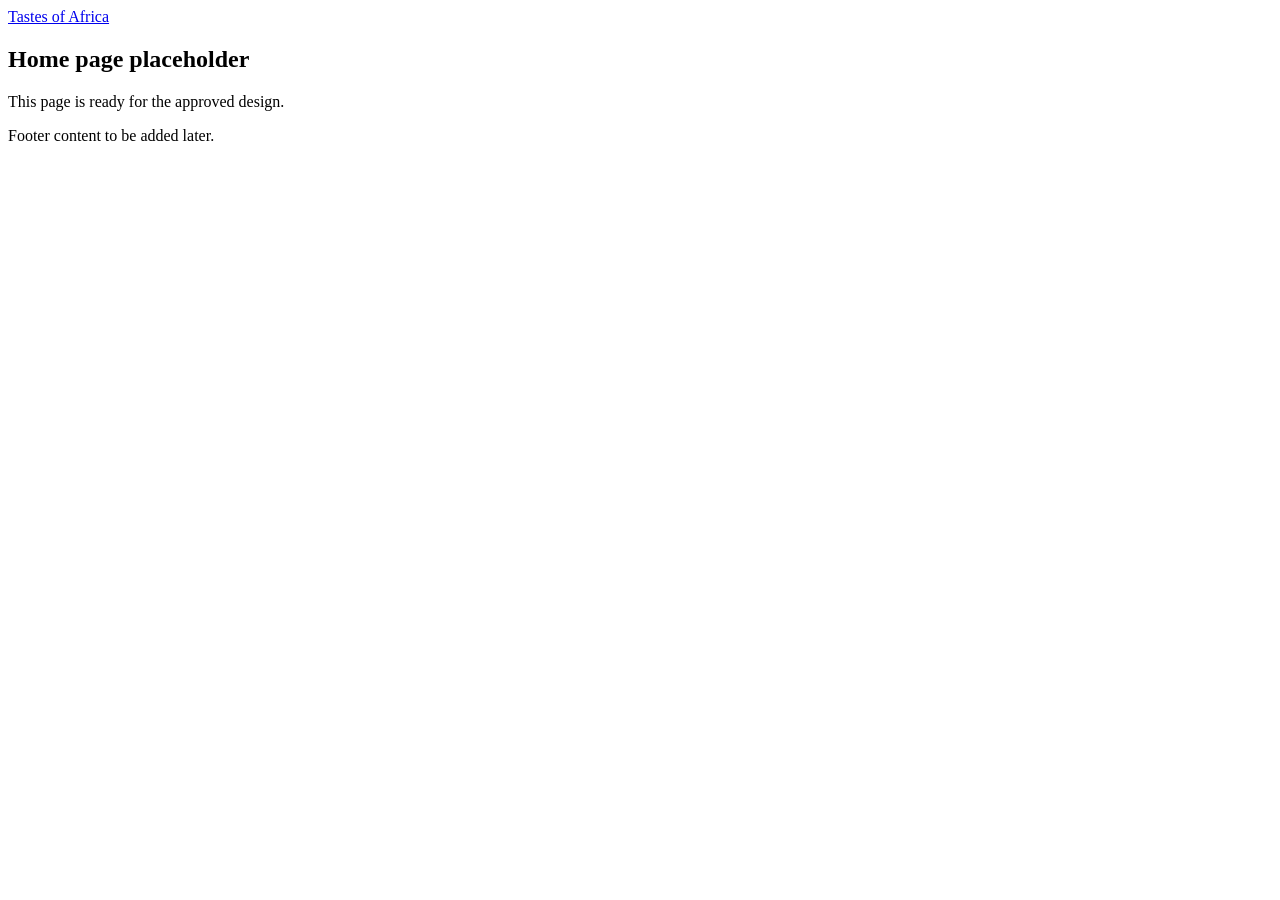
==== taste_of_africa_website_project/index.html @ f6fd0dc6 "Folder structur" ====
<!DOCTYPE html>
<html lang="en">
  <head>
    <meta charset="UTF-8" />
    <meta name="viewport" content="width=device-width, initial-scale=1.0" />
    <title>Home | Tastes of Africa</title>
    <link rel="stylesheet" href="css/styles.css" />
    <script src="js/script.js" defer></script>
  </head>
  <body>
    <header>
      <nav aria-label="Main navigation">
        <a href="index.html">Tastes of Africa</a>
      </nav>
    </header>

    <main>
      <section>
        <h1>Home page placeholder</h1>
        <p>This page is ready for the approved design.</p>
      </section>
    </main>

    <footer>
      <p>Footer content to be added later.</p>
    </footer>
  </body>
</html>
---- taste_of_africa_website_project/css/styles.css ----
/*
  Tastes of Africa shared stylesheet
  Shared styles and layout rules will be added here later.
*/
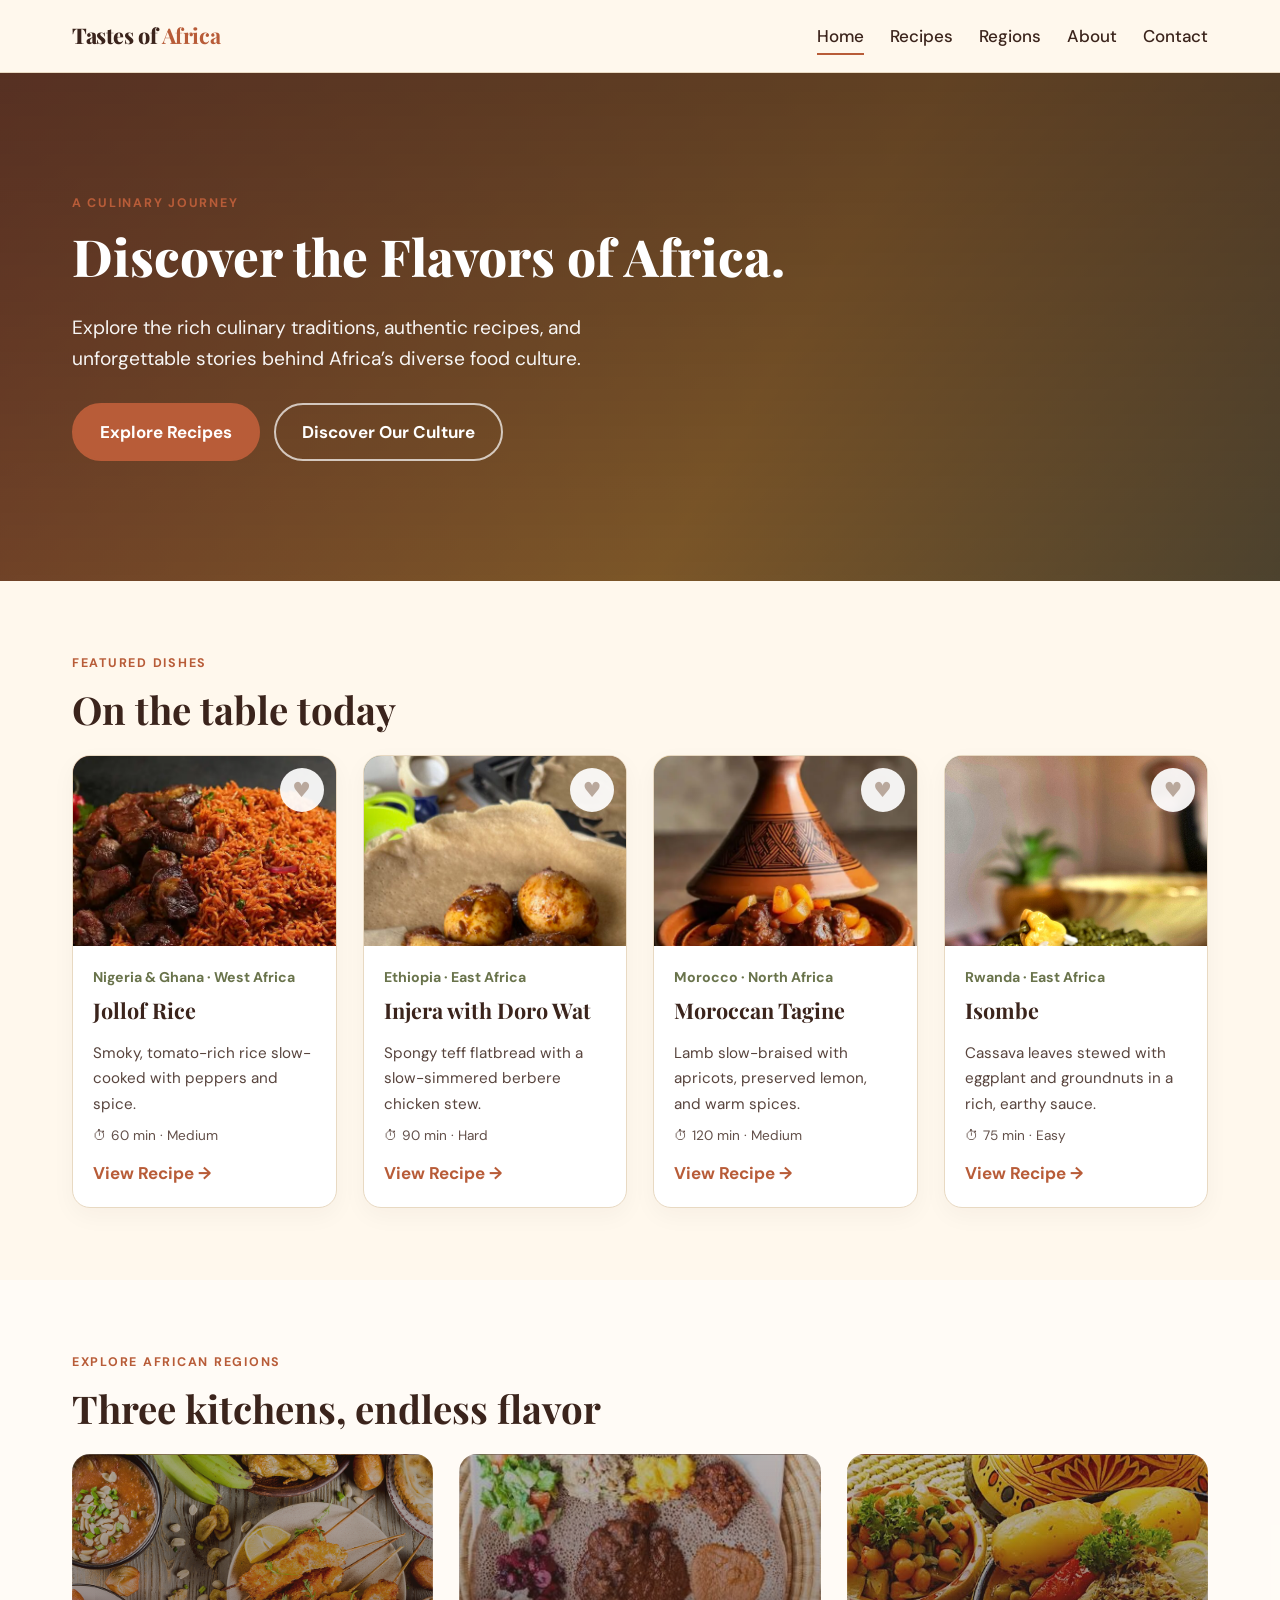
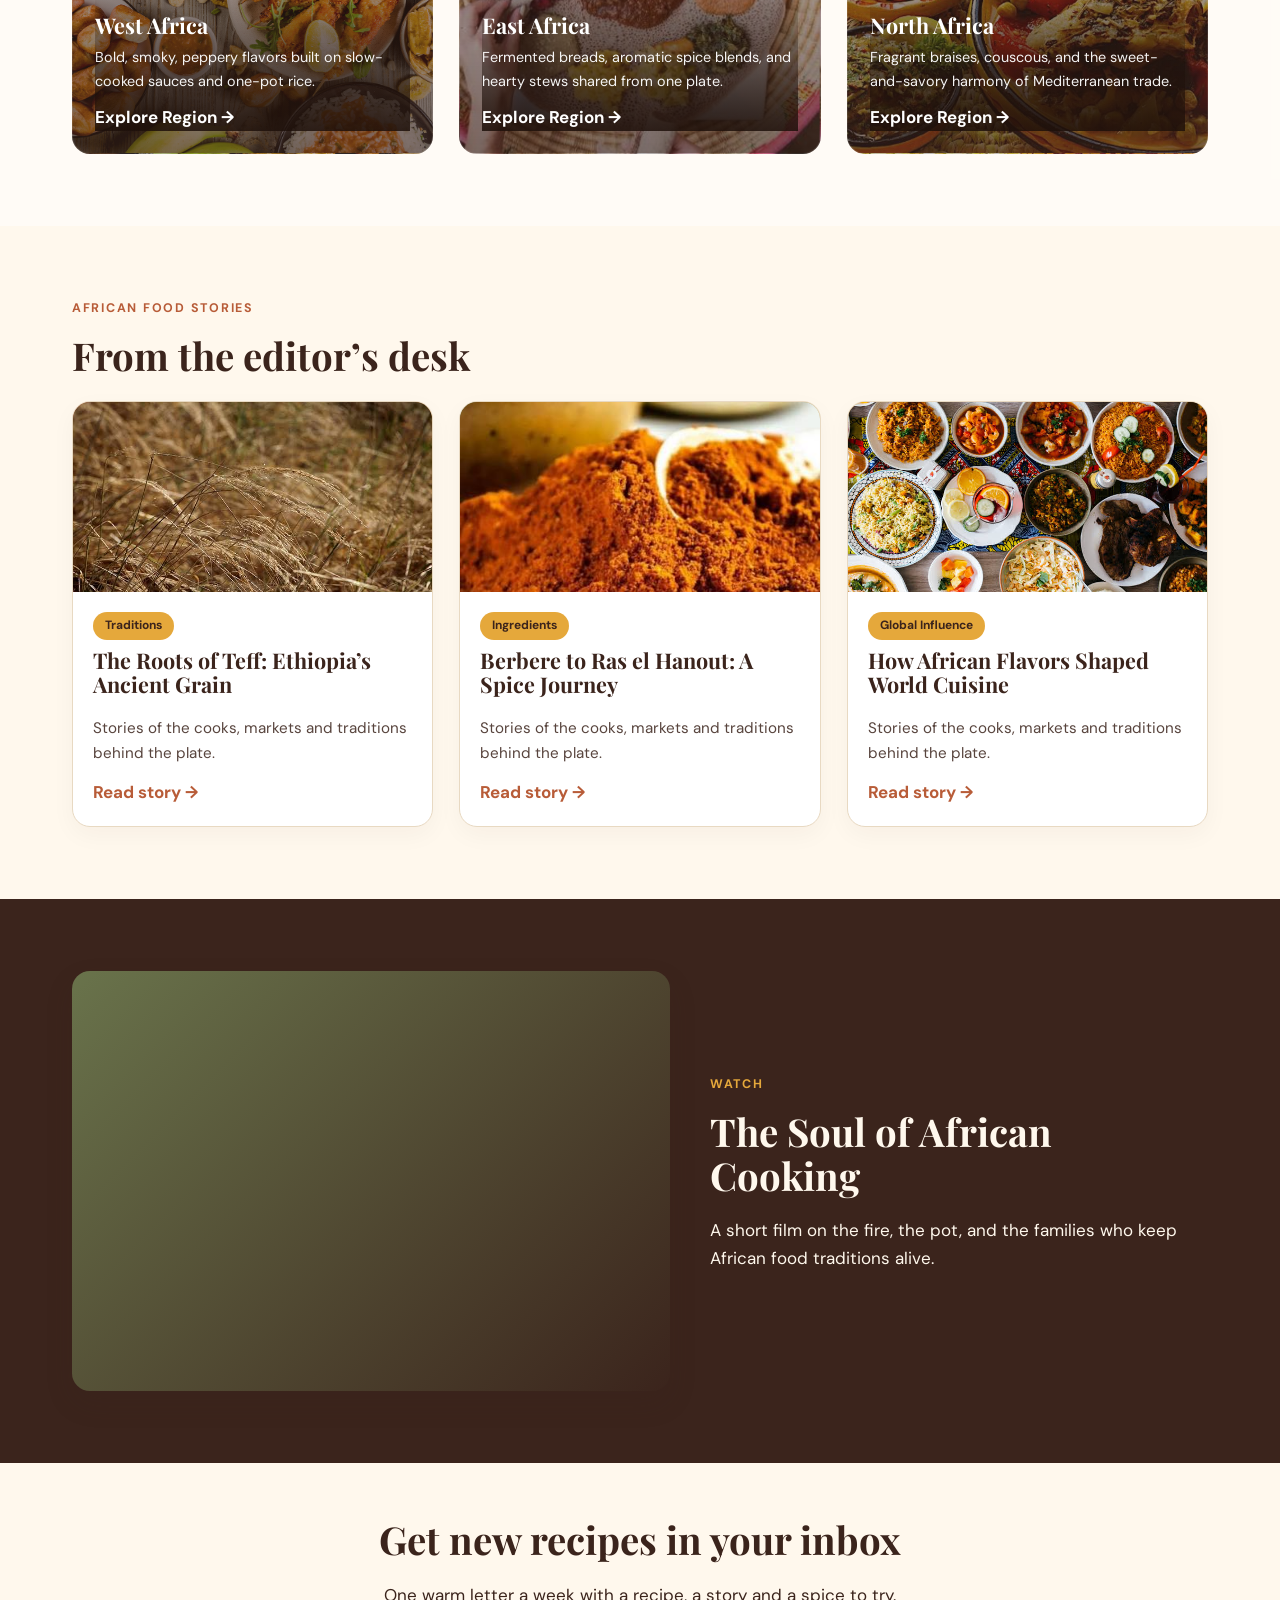
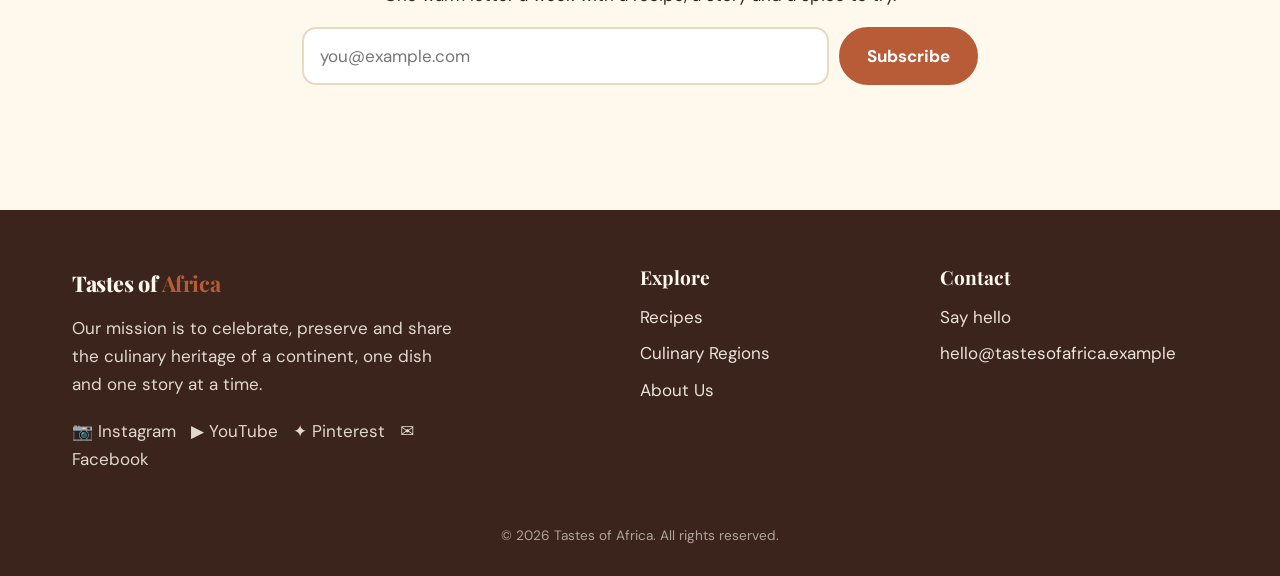
==== commit 08a7b1b7: "adding images and vidoes" ====
--- a/taste_of_africa_website_project/index.html
+++ b/taste_of_africa_website_project/index.html
@@ -3,26 +3,275 @@
   <head>
     <meta charset="UTF-8" />
     <meta name="viewport" content="width=device-width, initial-scale=1.0" />
+    <meta
+      name="description"
+      content="Discover the flavors of Africa through authentic recipes, regional food stories, and culinary traditions."
+    />
     <title>Home | Tastes of Africa</title>
+    <link rel="preconnect" href="https://fonts.googleapis.com" />
+    <link rel="preconnect" href="https://fonts.gstatic.com" crossorigin />
+    <link
+      href="https://fonts.googleapis.com/css2?family=DM+Sans:wght@400;500;700&family=Playfair+Display:wght@600;800&display=swap"
+      rel="stylesheet"
+    />
     <link rel="stylesheet" href="css/styles.css" />
     <script src="js/script.js" defer></script>
   </head>
   <body>
-    <header>
-      <nav aria-label="Main navigation">
-        <a href="index.html">Tastes of Africa</a>
-      </nav>
+    <header class="site-header">
+      <div class="wrap nav">
+        <a href="index.html" class="logo" aria-label="Tastes of Africa home">Tastes of <b>Africa</b></a>
+
+        <button class="burger" type="button" aria-label="Open menu" aria-expanded="false">
+          ☰
+        </button>
+
+        <nav aria-label="Main navigation">
+          <ul id="site-menu" class="site-menu">
+            <li><a href="index.html" aria-current="page">Home</a></li>
+            <li><a href="pages/recipes.html">Recipes</a></li>
+            <li><a href="pages/regions.html">Regions</a></li>
+            <li><a href="pages/about.html">About</a></li>
+            <li><a href="pages/contact.html">Contact</a></li>
+          </ul>
+        </nav>
+      </div>
     </header>
 
     <main>
-      <section>
-        <h1>Home page placeholder</h1>
-        <p>This page is ready for the approved design.</p>
+      <section class="hero">
+        <div class="wrap">
+          <div class="eyebrow">A culinary journey</div>
+          <h1>Discover the Flavors of Africa.</h1>
+          <p>
+            Explore the rich culinary traditions, authentic recipes, and unforgettable stories behind Africa’s
+            diverse food culture.
+          </p>
+          <div class="hero-actions">
+            <a href="pages/recipes.html" class="btn">Explore Recipes</a>
+            <a href="pages/about.html" class="btn btn-ghost">Discover Our Culture</a>
+          </div>
+        </div>
+      </section>
+
+      <section class="featured-section">
+        <div class="wrap">
+          <div class="section-heading">
+            <div class="eyebrow">Featured dishes</div>
+            <h2>On the table today</h2>
+          </div>
+
+          <div class="card-grid grid-4">
+            <article class="card">
+              <div class="card-image image-jollof ph" aria-label="Jollof Rice illustration">
+                <img class="card-thumb" src="assets/images/Jollof rice.webp" alt="Jollof Rice" loading="lazy" />
+                <button type="button" class="heart" aria-label="Save Jollof Rice to favorites">♥</button>
+              </div>
+              <div class="card-body">
+                <small>Nigeria &amp; Ghana · West Africa</small>
+                <h3>Jollof Rice</h3>
+                <p>Smoky, tomato-rich rice slow-cooked with peppers and spice.</p>
+                <div class="meta">⏱ 60 min · Medium</div>
+                <a href="pages/recipes/jollof-rice.html" class="lnk">View Recipe →</a>
+              </div>
+            </article>
+
+            <article class="card">
+              <div class="card-image image-injera ph" aria-label="Injera with Doro Wat illustration">
+                <img class="card-thumb" src="assets/images/Injeri.jpg" alt="Injera with Doro Wat" loading="lazy" />
+                <button type="button" class="heart" aria-label="Save Injera to favorites">♥</button>
+              </div>
+              <div class="card-body">
+                <small>Ethiopia · East Africa</small>
+                <h3>Injera with Doro Wat</h3>
+                <p>Spongy teff flatbread with a slow-simmered berbere chicken stew.</p>
+                <div class="meta">⏱ 90 min · Hard</div>
+                <a href="pages/recipes/injera.html" class="lnk">View Recipe →</a>
+              </div>
+            </article>
+
+            <article class="card">
+              <div class="card-image image-tagine ph" aria-label="Moroccan Tagine illustration">
+                <img class="card-thumb" src="assets/images/tagine.webp" alt="Moroccan Tagine" loading="lazy" />
+                <button type="button" class="heart" aria-label="Save Moroccan Tagine to favorites">♥</button>
+              </div>
+              <div class="card-body">
+                <small>Morocco · North Africa</small>
+                <h3>Moroccan Tagine</h3>
+                <p>Lamb slow-braised with apricots, preserved lemon, and warm spices.</p>
+                <div class="meta">⏱ 120 min · Medium</div>
+                <a href="pages/recipes/moroccan-tagine.html" class="lnk">View Recipe →</a>
+              </div>
+            </article>
+
+            <article class="card">
+              <div class="card-image image-isombe ph" aria-label="Isombe illustration">
+                <img class="card-thumb" src="assets/images/ISOMBE.jpg" alt="Isombe" loading="lazy" />
+                <button type="button" class="heart" aria-label="Save Isombe to favorites">♥</button>
+              </div>
+              <div class="card-body">
+                <small>Rwanda · East Africa</small>
+                <h3>Isombe</h3>
+                <p>Cassava leaves stewed with eggplant and groundnuts in a rich, earthy sauce.</p>
+                <div class="meta">⏱ 75 min · Easy</div>
+                <a href="pages/recipes/isombe.html" class="lnk">View Recipe →</a>
+              </div>
+            </article>
+          </div>
+        </div>
+      </section>
+
+      <section class="regions-section sand">
+        <div class="wrap">
+          <div class="section-heading">
+            <div class="eyebrow">Explore African regions</div>
+            <h2>Three kitchens, endless flavor</h2>
+          </div>
+
+          <div class="card-grid grid-3">
+            <a href="pages/regions.html" class="region-card region-west" aria-label="Explore West Africa" style="background-image: linear-gradient(rgba(59,36,28,.35), rgba(59,36,28,.65)), url('assets/images/Trend-Insights-West-African-Cuisine-Hero.png'); background-size: cover; background-position: center;">
+              <div class="region-text">
+                <h3>West Africa</h3>
+                <p>Bold, smoky, peppery flavors built on slow-cooked sauces and one-pot rice.</p>
+                <b>Explore Region →</b>
+              </div>
+            </a>
+
+            <a href="pages/regions.html" class="region-card region-east" aria-label="Explore East Africa" style="background-image: linear-gradient(rgba(59,36,28,.35), rgba(59,36,28,.65)), url('assets/images/East.jpeg'); background-size: cover; background-position: center;">
+              <div class="region-text">
+                <h3>East Africa</h3>
+                <p>Fermented breads, aromatic spice blends, and hearty stews shared from one plate.</p>
+                <b>Explore Region →</b>
+              </div>
+            </a>
+
+            <a href="pages/regions.html" class="region-card region-north" aria-label="Explore North Africa" style="background-image: linear-gradient(rgba(59,36,28,.35), rgba(59,36,28,.65)), url('assets/images/North.jpeg'); background-size: cover; background-position: center;">
+              <div class="region-text">
+                <h3>North Africa</h3>
+                <p>Fragrant braises, couscous, and the sweet-and-savory harmony of Mediterranean trade.</p>
+                <b>Explore Region →</b>
+              </div>
+            </a>
+          </div>
+        </div>
+      </section>
+
+      <section class="stories-section">
+        <div class="wrap">
+          <div class="section-heading">
+            <div class="eyebrow">African food stories</div>
+            <h2>From the editor’s desk</h2>
+          </div>
+
+          <div class="card-grid grid-3">
+            <article class="card story-card">
+              <div class="card-image image-story-1 ph" aria-label="Traditions story illustration">
+                <img class="card-thumb" src="assets/Grain.jpeg" alt="African grain and culture" loading="lazy" />
+              </div>
+              <div class="card-body">
+                <span class="tag">Traditions</span>
+                <h3>The Roots of Teff: Ethiopia’s Ancient Grain</h3>
+                <p>Stories of the cooks, markets and traditions behind the plate.</p>
+                <a href="pages/about.html" class="lnk">Read story →</a>
+              </div>
+            </article>
+
+            <article class="card story-card">
+              <div class="card-image image-story-2 ph" aria-label="Ingredients story illustration">
+                <img class="card-thumb" src="assets/Spice.jpeg" alt="African spices and ingredients" loading="lazy" />
+              </div>
+              <div class="card-body">
+                <span class="tag">Ingredients</span>
+                <h3>Berbere to Ras el Hanout: A Spice Journey</h3>
+                <p>Stories of the cooks, markets and traditions behind the plate.</p>
+                <a href="pages/about.html" class="lnk">Read story →</a>
+              </div>
+            </article>
+
+            <article class="card story-card">
+              <div class="card-image image-story-3 ph" aria-label="Global Influence story illustration">
+                <img class="card-thumb" src="assets/World Cuisine.jpeg" alt="World cuisine inspired by African flavors" loading="lazy" />
+              </div>
+              <div class="card-body">
+                <span class="tag">Global Influence</span>
+                <h3>How African Flavors Shaped World Cuisine</h3>
+                <p>Stories of the cooks, markets and traditions behind the plate.</p>
+                <a href="pages/about.html" class="lnk">Read story →</a>
+              </div>
+            </article>
+          </div>
+        </div>
+      </section>
+
+      <section class="dark-section dark">
+        <div class="wrap">
+          <div class="feature-video">
+            <div class="video-placeholder" aria-label="Video preview">
+              <iframe
+                class="youtube-video"
+                src="https://www.youtube.com/embed/jDbUg4f9EFw?rel=0"
+                title="The Soul of African Cooking"
+                allow="accelerometer; autoplay; clipboard-write; encrypted-media; gyroscope; picture-in-picture; web-share"
+                referrerpolicy="strict-origin-when-cross-origin"
+                allowfullscreen
+              ></iframe>
+            </div>
+            <div>
+              <div class="eyebrow">Watch</div>
+              <h2>The Soul of African Cooking</h2>
+              <p>
+                A short film on the fire, the pot, and the families who keep African food traditions alive.
+              </p>
+            </div>
+          </div>
+        </div>
+      </section>
+
+      <section class="newsletter-section">
+        <div class="wrap newsletter-wrap">
+          <h2>Get new recipes in your inbox</h2>
+          <p>One warm letter a week with a recipe, a story and a spice to try.</p>
+
+          <form class="newsletter-form" novalidate>
+            <label for="newsletter-email" class="sr-only">Email address</label>
+            <input id="newsletter-email" type="email" name="email" placeholder="you@example.com" />
+            <button type="submit" class="btn">Subscribe</button>
+          </form>
+          <p id="newsletter-status" class="newsletter-status" role="status" aria-live="polite"></p>
+        </div>
       </section>
     </main>
 
-    <footer>
-      <p>Footer content to be added later.</p>
+    <footer class="site-footer">
+      <div class="wrap footer-content">
+        <div class="footer-brand">
+          <div class="logo footer-logo">Tastes of <b>Africa</b></div>
+          <p>
+            Our mission is to celebrate, preserve and share the culinary heritage of a continent, one dish and one
+            story at a time.
+          </p>
+          <p class="socials" aria-label="Social media">📷 Instagram &nbsp; ▶ YouTube &nbsp; ✦ Pinterest &nbsp; ✉ Facebook</p>
+        </div>
+
+        <div>
+          <h3>Explore</h3>
+          <ul>
+            <li><a href="pages/recipes.html">Recipes</a></li>
+            <li><a href="pages/regions.html">Culinary Regions</a></li>
+            <li><a href="pages/about.html">About Us</a></li>
+          </ul>
+        </div>
+
+        <div>
+          <h3>Contact</h3>
+          <ul>
+            <li><a href="pages/contact.html">Say hello</a></li>
+            <li>hello@tastesofafrica.example</li>
+          </ul>
+        </div>
+      </div>
+
+      <p class="copyright">© 2026 Tastes of Africa. All rights reserved.</p>
     </footer>
   </body>
 </html>
--- a/taste_of_africa_website_project/css/styles.css
+++ b/taste_of_africa_website_project/css/styles.css
@@ -1,4 +1,1001 @@
-/*
-  Tastes of Africa shared stylesheet
-  Shared styles and layout rules will be added here later.
-*/
+:root {
+  --bg: #fff8ed;
+  --ink: #3b241c;
+  --card: #ffffff;
+  --dark: #3b241c;
+  --terra: #b85c38;
+  --gold: #e5a83b;
+  --olive: #69734b;
+  --line: #e8d9c2;
+  --shadow: rgba(59, 36, 28, 0.14);
+  --radius: 18px;
+}
+
+* {
+  box-sizing: border-box;
+}
+
+html {
+  scroll-behavior: smooth;
+}
+
+body {
+  margin: 0;
+  min-height: 100vh;
+  background: var(--bg);
+  color: var(--ink);
+  font-family: "DM Sans", system-ui, -apple-system, BlinkMacSystemFont, "Segoe UI", sans-serif;
+  line-height: 1.65;
+  font-size: 17px;
+}
+
+img,
+svg {
+  max-width: 100%;
+  display: block;
+}
+
+button,
+input,
+textarea {
+  font: inherit;
+}
+
+a {
+  color: inherit;
+  text-decoration: none;
+}
+
+h1,
+h2,
+h3 {
+  margin: 0 0 0.5em;
+  font-family: "Playfair Display", Georgia, serif;
+  line-height: 1.15;
+}
+
+h1 {
+  font-size: clamp(2.5rem, 4vw, 4.4rem);
+  font-weight: 800;
+}
+
+h2 {
+  font-size: clamp(1.9rem, 3vw, 2.8rem);
+}
+
+h3 {
+  font-size: 1.35rem;
+}
+
+p {
+  margin: 0 0 1rem;
+}
+
+:focus-visible {
+  outline: 3px solid var(--gold);
+  outline-offset: 3px;
+  border-radius: 6px;
+}
+
+.wrap {
+  max-width: 1180px;
+  margin: 0 auto;
+  padding: 0 22px;
+}
+
+section {
+  padding: 72px 0;
+}
+
+.eyebrow {
+  margin-bottom: 0.85rem;
+  color: var(--terra);
+  font-size: 0.78rem;
+  font-weight: 700;
+  letter-spacing: 0.14em;
+  text-transform: uppercase;
+}
+
+.site-header {
+  position: sticky;
+  top: 0;
+  z-index: 100;
+  background: rgba(255, 248, 237, 0.96);
+  backdrop-filter: blur(6px);
+  border-bottom: 1px solid var(--line);
+}
+
+.nav {
+  display: flex;
+  align-items: center;
+  justify-content: space-between;
+  min-height: 72px;
+}
+
+.logo {
+  font-family: "Playfair Display", Georgia, serif;
+  font-size: 1.35rem;
+  font-weight: 800;
+  letter-spacing: -0.02em;
+}
+
+.logo b {
+  color: var(--terra);
+}
+
+.site-menu {
+  display: flex;
+  align-items: center;
+  gap: 26px;
+  margin: 0;
+  padding: 0;
+  list-style: none;
+}
+
+.site-menu a {
+  position: relative;
+  padding: 6px 0;
+  font-weight: 500;
+  border-bottom: 2px solid transparent;
+  transition: border-color 0.2s ease;
+}
+
+.site-menu a:hover,
+.site-menu a[aria-current="page"] {
+  border-color: var(--terra);
+}
+
+.burger {
+  display: none;
+  width: 46px;
+  height: 46px;
+  border: 1px solid var(--line);
+  border-radius: 12px;
+  background: transparent;
+  color: var(--ink);
+  font-size: 1.4rem;
+  cursor: pointer;
+}
+
+.btn {
+  display: inline-flex;
+  align-items: center;
+  justify-content: center;
+  padding: 13px 26px;
+  border: 2px solid var(--terra);
+  border-radius: 999px;
+  background: var(--terra);
+  color: #fff;
+  font-weight: 700;
+  transition: background-color 0.2s ease, border-color 0.2s ease, transform 0.2s ease;
+}
+
+.btn:hover {
+  background: #9c4a2b;
+  border-color: #9c4a2b;
+  transform: translateY(-1px);
+}
+
+.btn-ghost {
+  background: transparent;
+  border-color: rgba(255, 255, 255, 0.7);
+  color: #fff;
+}
+
+.btn-ghost:hover {
+  background: rgba(255, 255, 255, 0.1);
+}
+
+.hero {
+  background: linear-gradient(rgba(59, 36, 28, 0.78), rgba(59, 36, 28, 0.62)),
+    linear-gradient(120deg, #b85c38, #e5a83b 60%, #69734b);
+  color: #fff;
+  padding: 120px 0;
+}
+
+.page-hero {
+  background: var(--dark);
+  color: #fff8ed;
+  padding: 80px 0 64px;
+}
+
+.page-hero p {
+  max-width: 640px;
+  opacity: 0.88;
+}
+
+.hero p {
+  max-width: 600px;
+  margin-bottom: 0;
+  font-size: 1.2rem;
+  opacity: 0.95;
+}
+
+.hero-actions {
+  display: flex;
+  flex-wrap: wrap;
+  gap: 14px;
+  margin-top: 28px;
+}
+
+.search-label {
+  display: block;
+  margin: 0 0 0.5rem;
+  font-weight: 700;
+}
+
+.search-input {
+  width: min(440px, 100%);
+  padding: 13px 16px;
+  border: 2px solid var(--line);
+  border-radius: 14px;
+  background: var(--card);
+  color: var(--ink);
+}
+
+.search-input:focus {
+  outline: none;
+  border-color: var(--terra);
+  box-shadow: 0 0 0 4px rgba(184, 92, 56, 0.22);
+}
+
+.filter-row {
+  display: flex;
+  flex-wrap: wrap;
+  gap: 12px;
+  margin: 22px 0;
+}
+
+.filter-chip {
+  padding: 10px 20px;
+  border: 2px solid var(--line);
+  border-radius: 999px;
+  background: var(--card);
+  color: var(--ink);
+  font-weight: 500;
+  cursor: pointer;
+  transition: all 0.2s ease;
+}
+
+.filter-chip.is-active,
+.filter-chip:hover {
+  background: var(--terra);
+  border-color: var(--terra);
+  color: #fff;
+}
+
+.results-count {
+  margin-bottom: 1.2rem;
+  font-size: 0.95rem;
+  opacity: 0.8;
+}
+
+.section-heading {
+  margin-bottom: 1.5rem;
+}
+
+.card-grid {
+  display: grid;
+  gap: 26px;
+}
+
+.grid-4 {
+  grid-template-columns: repeat(4, minmax(0, 1fr));
+}
+
+.grid-3 {
+  grid-template-columns: repeat(3, minmax(0, 1fr));
+}
+
+.card {
+  display: flex;
+  flex-direction: column;
+  background: var(--card);
+  border: 1px solid var(--line);
+  border-radius: var(--radius);
+  overflow: hidden;
+  box-shadow: 0 8px 24px rgba(59, 36, 28, 0.04);
+  transition: transform 0.2s ease, box-shadow 0.2s ease;
+}
+
+.card:hover {
+  transform: translateY(-4px);
+  box-shadow: 0 14px 30px rgba(59, 36, 28, 0.12);
+}
+
+.card-body {
+  display: flex;
+  flex: 1;
+  flex-direction: column;
+  gap: 8px;
+  padding: 20px;
+}
+
+.card-body small {
+  color: var(--olive);
+  font-weight: 700;
+}
+
+.card-body p {
+  margin: 0;
+  font-size: 0.95rem;
+  opacity: 0.85;
+}
+
+.meta {
+  font-size: 0.85rem;
+  opacity: 0.8;
+}
+
+.lnk {
+  margin-top: auto;
+  padding-top: 4px;
+  color: var(--terra);
+  font-weight: 700;
+}
+
+.lnk:hover {
+  text-decoration: underline;
+}
+
+.ph {
+  position: relative;
+  display: grid;
+  place-items: center;
+  min-height: 190px;
+  overflow: hidden;
+  background-size: cover;
+  background-position: center;
+  color: white;
+}
+
+.ph::after {
+  content: "";
+  position: absolute;
+  inset: 0;
+  background: repeating-linear-gradient(
+    45deg,
+    rgba(255, 255, 255, 0.07) 0,
+    rgba(255, 255, 255, 0.07) 12px,
+    transparent 12px,
+    transparent 24px
+  );
+}
+
+.ph > * {
+  position: relative;
+  z-index: 1;
+}
+
+.ph span {
+  font-size: 4rem;
+  filter: drop-shadow(0 6px 10px rgba(0, 0, 0, 0.25));
+}
+
+.card-image {
+  height: 190px;
+}
+
+.card-thumb,
+.recipe-feature-photo {
+  width: 100%;
+  height: 100%;
+  object-fit: cover;
+  display: block;
+}
+
+.photo-frame {
+  height: 360px;
+  overflow: hidden;
+  border-radius: var(--radius);
+  box-shadow: 0 12px 28px rgba(59, 36, 28, 0.12);
+}
+
+.image-jollof {
+  background: linear-gradient(135deg, #b85c38, #e5a83b);
+}
+
+.image-injera {
+  background: linear-gradient(135deg, #69734b, #b85c38);
+}
+
+.image-tagine {
+  background: linear-gradient(135deg, #e5a83b, #b85c38);
+}
+
+.image-isombe {
+  background: linear-gradient(135deg, #69734b, #3b241c);
+}
+
+.image-story-1,
+.image-story-2,
+.image-story-3 {
+  height: 160px;
+}
+
+.image-story-1 {
+  background: linear-gradient(135deg, #b85c38, #e5a83b);
+}
+
+.image-story-2 {
+  background: linear-gradient(135deg, #69734b, #e5a83b);
+}
+
+.image-story-3 {
+  background: linear-gradient(135deg, #e5a83b, #3b241c);
+}
+
+.heart {
+  position: absolute;
+  top: 12px;
+  right: 12px;
+  width: 44px;
+  height: 44px;
+  border: 0;
+  border-radius: 50%;
+  background: rgba(255, 255, 255, 0.92);
+  color: #b9a89c;
+  font-size: 1.3rem;
+  cursor: pointer;
+  z-index: 2;
+}
+
+.heart:hover {
+  transform: scale(1.08);
+}
+
+.heart.is-favorited {
+  background: var(--terra);
+  color: #fff;
+}
+
+.region-card {
+  display: grid;
+  place-items: end start;
+  min-height: 300px;
+  padding: 22px;
+  border-radius: var(--radius);
+  color: #fff;
+  text-decoration: none;
+  border: 1px solid rgba(255, 255, 255, 0.1);
+}
+
+.region-card span {
+  position: absolute;
+  top: 1.4rem;
+  left: 1.4rem;
+  font-size: 4rem;
+}
+
+.region-text {
+  position: relative;
+  z-index: 1;
+  width: 100%;
+  margin-top: auto;
+  padding: 22px 0 0;
+  background: linear-gradient(transparent, rgba(30, 16, 10, 0.85));
+}
+
+.region-text h3,
+.region-text p,
+.region-text b {
+  margin: 0;
+}
+
+.region-text p {
+  margin: 8px 0 10px;
+  font-size: 0.9rem;
+  opacity: 0.95;
+}
+
+.region-west {
+  background: linear-gradient(135deg, #b85c38, #e5a83b);
+}
+
+.region-east {
+  background: linear-gradient(135deg, #69734b, #e5a83b);
+}
+
+.region-north {
+  background: linear-gradient(135deg, #e5a83b, #3b241c);
+}
+
+.sand {
+  background: rgba(255, 255, 255, 0.5);
+}
+
+.tag {
+  display: inline-block;
+  align-self: flex-start;
+  padding: 4px 12px;
+  border-radius: 999px;
+  background: var(--gold);
+  color: var(--dark);
+  font-size: 0.75rem;
+  font-weight: 700;
+}
+
+.dark {
+  background: var(--dark);
+  color: #fff8ed;
+}
+
+.dark .eyebrow {
+  color: var(--gold);
+}
+
+.dark h2,
+.dark p {
+  color: #fff8ed;
+}
+
+.feature-video {
+  display: grid;
+  grid-template-columns: 1.2fr 1fr;
+  gap: 40px;
+  align-items: center;
+}
+
+.video-placeholder {
+  height: 420px;
+  border-radius: var(--radius);
+  overflow: hidden;
+  background: linear-gradient(135deg, #69734b, #3b241c);
+  box-shadow: 0 12px 28px rgba(59, 36, 28, 0.14);
+}
+
+.youtube-video {
+  width: 100%;
+  height: 100%;
+  border: 0;
+  display: block;
+}
+
+.play-button {
+  width: 84px;
+  height: 84px;
+  border: 0;
+  border-radius: 50%;
+  background: var(--gold);
+  color: var(--dark);
+  font-size: 2rem;
+  cursor: pointer;
+}
+
+.newsletter-section {
+  padding-top: 54px;
+  padding-bottom: 72px;
+}
+
+.newsletter-wrap {
+  max-width: 720px;
+  text-align: center;
+}
+
+.newsletter-form {
+  display: flex;
+  flex-wrap: wrap;
+  justify-content: center;
+  gap: 10px;
+  margin-top: 18px;
+}
+
+.newsletter-form input {
+  flex: 1 1 220px;
+  width: auto;
+  min-width: 220px;
+  padding: 13px 16px;
+  border: 2px solid var(--line);
+  border-radius: 14px;
+  background: var(--card);
+  color: var(--ink);
+}
+
+.newsletter-form input:focus {
+  outline: none;
+  border-color: var(--terra);
+  box-shadow: 0 0 0 4px rgba(184, 92, 56, 0.22);
+}
+
+.newsletter-status {
+  min-height: 1.5em;
+  margin-top: 12px;
+  font-weight: 500;
+}
+
+.site-footer {
+  background: var(--dark);
+  color: #fff8ed;
+  padding: 56px 0 28px;
+}
+
+.footer-content {
+  display: grid;
+  grid-template-columns: 2fr 1fr 1fr;
+  gap: 32px;
+}
+
+.footer-brand p {
+  max-width: 380px;
+  opacity: 0.85;
+}
+
+.footer-logo {
+  display: inline-block;
+  margin-bottom: 0.75rem;
+  color: #fff8ed;
+}
+
+.socials {
+  margin-top: 1.2rem;
+}
+
+.site-footer h3 {
+  margin-bottom: 0.9rem;
+  font-size: 1.2rem;
+}
+
+.site-footer ul {
+  margin: 0;
+  padding: 0;
+  list-style: none;
+}
+
+.site-footer li {
+  margin-bottom: 0.55rem;
+  opacity: 0.9;
+}
+
+.site-footer a {
+  text-decoration: none;
+}
+
+.copyright {
+  margin: 36px auto 0;
+  text-align: center;
+  opacity: 0.6;
+  font-size: 0.85rem;
+}
+
+.sr-only {
+  position: absolute;
+  width: 1px;
+  height: 1px;
+  padding: 0;
+  margin: -1px;
+  overflow: hidden;
+  clip: rect(0, 0, 0, 0);
+  white-space: nowrap;
+  border: 0;
+}
+
+.region-story {
+  display: grid;
+  grid-template-columns: 1fr 1fr;
+  gap: 48px;
+  align-items: center;
+}
+
+.region-visual {
+  min-height: 420px;
+  border-radius: var(--radius);
+  display: grid;
+  place-items: center;
+  color: #fff;
+  font-size: 5rem;
+  box-shadow: 0 12px 28px rgba(59, 36, 28, 0.14);
+}
+
+.region-visual.west {
+  background: linear-gradient(135deg, #b85c38, #e5a83b);
+}
+
+.region-visual.east {
+  background: linear-gradient(135deg, #69734b, #e5a83b);
+}
+
+.region-visual.north {
+  background: linear-gradient(135deg, #e5a83b, #3b241c);
+}
+
+.region-facts {
+  display: flex;
+  flex-wrap: wrap;
+  gap: 10px;
+  margin-top: 1rem;
+}
+
+.region-tag {
+  display: inline-block;
+  padding: 5px 12px;
+  border-radius: 999px;
+  background: var(--gold);
+  color: var(--dark);
+  font-size: 0.75rem;
+  font-weight: 700;
+}
+
+.about-grid {
+  display: grid;
+  grid-template-columns: 1fr 1fr;
+  gap: 48px;
+  align-items: center;
+}
+
+.about-visual {
+  min-height: 380px;
+  border-radius: var(--radius);
+  display: grid;
+  place-items: center;
+  background: linear-gradient(135deg, #b85c38, #e5a83b);
+  color: #fff;
+  font-size: 5rem;
+}
+
+.info-cards {
+  display: grid;
+  grid-template-columns: repeat(3, minmax(0, 1fr));
+  gap: 24px;
+}
+
+.info-card {
+  display: flex;
+  flex-direction: column;
+  gap: 12px;
+  padding: 20px;
+  background: var(--card);
+  border: 1px solid var(--line);
+  border-radius: var(--radius);
+}
+
+.map-placeholder {
+  min-height: 320px;
+  display: grid;
+  place-items: center;
+  border-radius: var(--radius);
+  background: linear-gradient(135deg, #69734b, #3b241c);
+  color: #fff;
+  font-size: 2.4rem;
+  text-align: center;
+}
+
+.contact-layout {
+  display: grid;
+  grid-template-columns: 1.2fr 0.8fr;
+  gap: 40px;
+  align-items: start;
+}
+
+.contact-form {
+  display: block;
+}
+
+.form-field {
+  display: block;
+  margin: 16px 0 6px;
+  font-weight: 700;
+}
+
+.text-input,
+.select-input,
+.textarea-input {
+  width: 100%;
+  padding: 13px 16px;
+  border: 2px solid var(--line);
+  border-radius: 14px;
+  background: var(--card);
+  color: var(--ink);
+}
+
+.text-input:focus,
+.select-input:focus,
+.textarea-input:focus {
+  outline: none;
+  border-color: var(--terra);
+  box-shadow: 0 0 0 4px rgba(184, 92, 56, 0.22);
+}
+
+.textarea-input {
+  min-height: 130px;
+  resize: vertical;
+}
+
+.error-message {
+  min-height: 1.2em;
+  margin-top: 4px;
+  color: #c0392b;
+  font-size: 0.85rem;
+}
+
+.input-error {
+  border-color: #c0392b;
+  box-shadow: 0 0 0 4px rgba(192, 57, 43, 0.08);
+}
+
+.success-box {
+  display: none;
+  margin-top: 24px;
+  padding: 20px 24px;
+  border-radius: var(--radius);
+  background: var(--olive);
+  color: #fff;
+}
+
+.success-box.is-visible {
+  display: block;
+}
+
+.recipe-detail-shell {
+  padding-top: 0;
+}
+
+.recipe-hero {
+  background: linear-gradient(rgba(59, 36, 28, 0.72), rgba(59, 36, 28, 0.72));
+  color: #fff;
+  padding: 90px 0 40px;
+}
+
+.recipe-hero-content {
+  display: flex;
+  align-items: flex-end;
+  justify-content: space-between;
+  gap: 16px;
+}
+
+.detail-grid {
+  display: grid;
+  grid-template-columns: 1fr 1fr;
+  gap: 44px;
+  align-items: start;
+}
+
+.detail-stats {
+  display: grid;
+  grid-template-columns: repeat(4, minmax(0, 1fr));
+  gap: 14px;
+  margin-top: 18px;
+}
+
+.detail-stat {
+  display: flex;
+  flex-direction: column;
+  padding: 14px;
+  border: 1px solid var(--line);
+  border-radius: 14px;
+  background: var(--card);
+  text-align: center;
+}
+
+.detail-stat strong {
+  color: var(--terra);
+  font-size: 1.2rem;
+}
+
+.ingredient-list {
+  margin: 0;
+  padding: 0;
+  list-style: none;
+}
+
+.ingredient-item {
+  display: flex;
+  align-items: center;
+  gap: 12px;
+  padding: 12px 0;
+  border-bottom: 1px dashed var(--line);
+}
+
+.ingredient-item input {
+  width: 22px;
+  height: 22px;
+  accent-color: var(--terra);
+}
+
+.ingredient-item label {
+  display: inline;
+}
+
+.details-panel {
+  margin-bottom: 10px;
+  background: var(--card);
+  border: 1px solid var(--line);
+  border-radius: 14px;
+  padding: 12px 18px;
+}
+
+.details-panel summary {
+  cursor: pointer;
+  font-weight: 700;
+}
+
+.nutrition-table {
+  width: 100%;
+  border-collapse: collapse;
+}
+
+.nutrition-table th,
+.nutrition-table td {
+  text-align: left;
+  padding: 10px 0;
+  border-bottom: 1px solid var(--line);
+}
+
+.related-grid {
+  display: grid;
+  grid-template-columns: repeat(3, minmax(0, 1fr));
+  gap: 24px;
+}
+
+@media (max-width: 960px) {
+  .grid-4 {
+    grid-template-columns: repeat(2, minmax(0, 1fr));
+  }
+
+  .grid-3 {
+    grid-template-columns: repeat(2, minmax(0, 1fr));
+  }
+
+  .feature-video,
+  .about-grid,
+  .contact-layout,
+  .detail-grid,
+  .region-story {
+    grid-template-columns: 1fr;
+  }
+
+  .info-cards,
+  .related-grid {
+    grid-template-columns: repeat(2, minmax(0, 1fr));
+  }
+}
+
+@media (max-width: 720px) {
+  section {
+    padding: 52px 0;
+  }
+
+  .grid-4,
+  .grid-3,
+  .info-cards,
+  .related-grid {
+    grid-template-columns: 1fr;
+  }
+
+  .burger {
+    display: block;
+  }
+
+  .site-menu {
+    display: none;
+    position: absolute;
+    top: 72px;
+    left: 0;
+    right: 0;
+    flex-direction: column;
+    align-items: flex-start;
+    gap: 14px;
+    padding: 20px 22px;
+    background: rgba(255, 248, 237, 0.98);
+    border-bottom: 1px solid var(--line);
+  }
+
+  .site-menu.open {
+    display: flex;
+  }
+
+  .hero {
+    padding: 80px 0;
+  }
+
+  .video-placeholder {
+    height: 260px;
+  }
+
+  .footer-content {
+    grid-template-columns: 1fr;
+  }
+
+  .detail-stats {
+    grid-template-columns: repeat(2, minmax(0, 1fr));
+  }
+}
